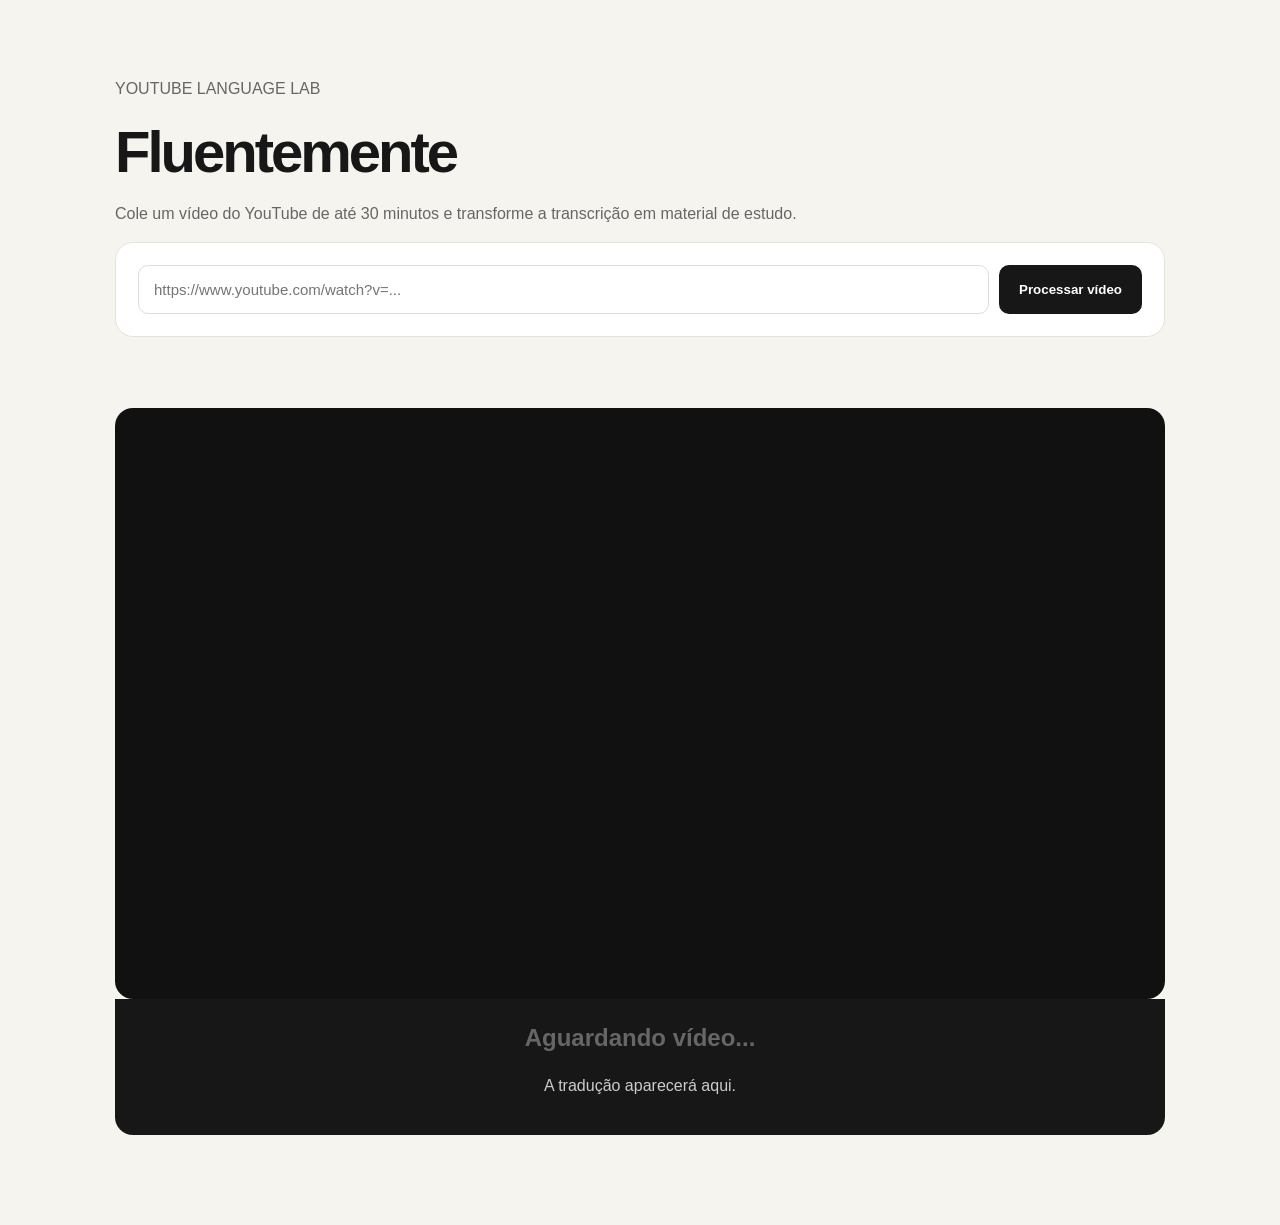
==== fluentemente_completo_mvp/frontend/index.html @ b5e0de6e "Add files via upload" ====
<!doctype html>
<html lang="pt-BR">
<head>
<meta charset="utf-8">
<meta name="viewport" content="width=device-width,initial-scale=1">
<title>Fluentemente</title>
<style>
body{font-family:Arial,sans-serif;background:#f5f4ef;color:#171717;margin:0}
main{max-width:1050px;margin:auto;padding:60px 20px}
h1{font-size:58px;letter-spacing:-3px;margin:0 0 10px}p{color:#666;line-height:1.6}
.box{background:white;padding:22px;border:1px solid #e5e2da;border-radius:18px;display:flex;gap:10px}
input{flex:1;padding:15px;border:1px solid #ddd;border-radius:10px;font-size:15px}
button{border:0;background:#171717;color:white;border-radius:10px;padding:15px 20px;font-weight:bold;cursor:pointer}
#status{min-height:25px}
#player{margin-top:30px;aspect-ratio:16/9;background:#111;border-radius:18px;overflow:hidden}
#player iframe{width:100%;height:100%;border:0}
.caption{background:#171717;color:white;text-align:center;padding:20px;border-radius:0 0 18px 18px}
.original{font-size:24px;font-weight:bold;margin:0}.translation{color:#ccc}
.cards{display:grid;grid-template-columns:repeat(3,1fr);gap:12px;margin-top:30px}
.card{background:white;border:1px solid #e5e2da;border-radius:15px;padding:18px;cursor:pointer}
.card:hover{transform:translateY(-2px)}
@media(max-width:700px){h1{font-size:42px}.box{flex-direction:column}.cards{grid-template-columns:1fr}}
</style>
</head>
<body>
<main>
<p>YOUTUBE LANGUAGE LAB</p>
<h1>Fluentemente</h1>
<p>Cole um vídeo do YouTube de até 30 minutos e transforme a transcrição em material de estudo.</p>

<div class="box">
<input id="url" placeholder="https://www.youtube.com/watch?v=...">
<button id="go">Processar vídeo</button>
</div>
<p id="status"></p>

<div id="player"></div>
<div class="caption">
<p class="original" id="original">Aguardando vídeo...</p>
<p class="translation" id="translation">A tradução aparecerá aqui.</p>
</div>

<div id="cards" class="cards"></div>
</main>
<script src="https://www.youtube.com/iframe_api"></script>
<script>
const API="http://127.0.0.1:8000";
let data=null,player=null,index=0;

function getId(url){
 try{
  const u=new URL(url);
  if(u.hostname.includes("youtu.be")) return u.pathname.slice(1).split("/")[0];
  if(u.hostname.includes("youtube.com")) return u.searchParams.get("v")||u.pathname.split("/").filter(Boolean).pop();
 }catch(e){}
 return null;
}
function onYouTubeIframeAPIReady(){}
function createPlayer(id){
 if(player){player.loadVideoById(id);return}
 player=new YT.Player("player",{videoId:id,playerVars:{rel:0,modestbranding:1}});
}
function showPhrase(i){
 if(!data||!data.phrases.length)return;
 index=i;
 const p=data.phrases[i];
 document.getElementById("original").textContent=p.original;
 document.getElementById("translation").textContent="Tradução será adicionada nesta etapa.";
 if(player&&player.seekTo)player.seekTo(p.start,true);
}
function render(){
 const cards=document.getElementById("cards");
 cards.innerHTML=data.phrases.map((p,i)=>`<div class="card"><b>${p.original}</b><p>${p.start.toFixed(1)}s</p></div>`).join("");
 [...cards.children].forEach((c,i)=>c.onclick=()=>showPhrase(i));
 showPhrase(0);
}
document.getElementById("go").onclick=async()=>{
 const url=document.getElementById("url").value.trim();
 document.getElementById("status").textContent="Processando transcrição...";
 try{
  const r=await fetch(API+"/api/video",{method:"POST",headers:{"Content-Type":"application/json"},body:JSON.stringify({url,source_language:"fr",target_language:"pt"})});
  const j=await r.json();
  if(!r.ok)throw new Error(j.detail||"Erro");
  data=j;
  createPlayer(j.video.id);
  render();
  document.getElementById("status").textContent=`Vídeo reconhecido. ${j.phrases.length} unidades de legenda encontradas.`;
 }catch(e){document.getElementById("status").textContent="Erro: "+e.message}
};
</script>
</body>
</html>
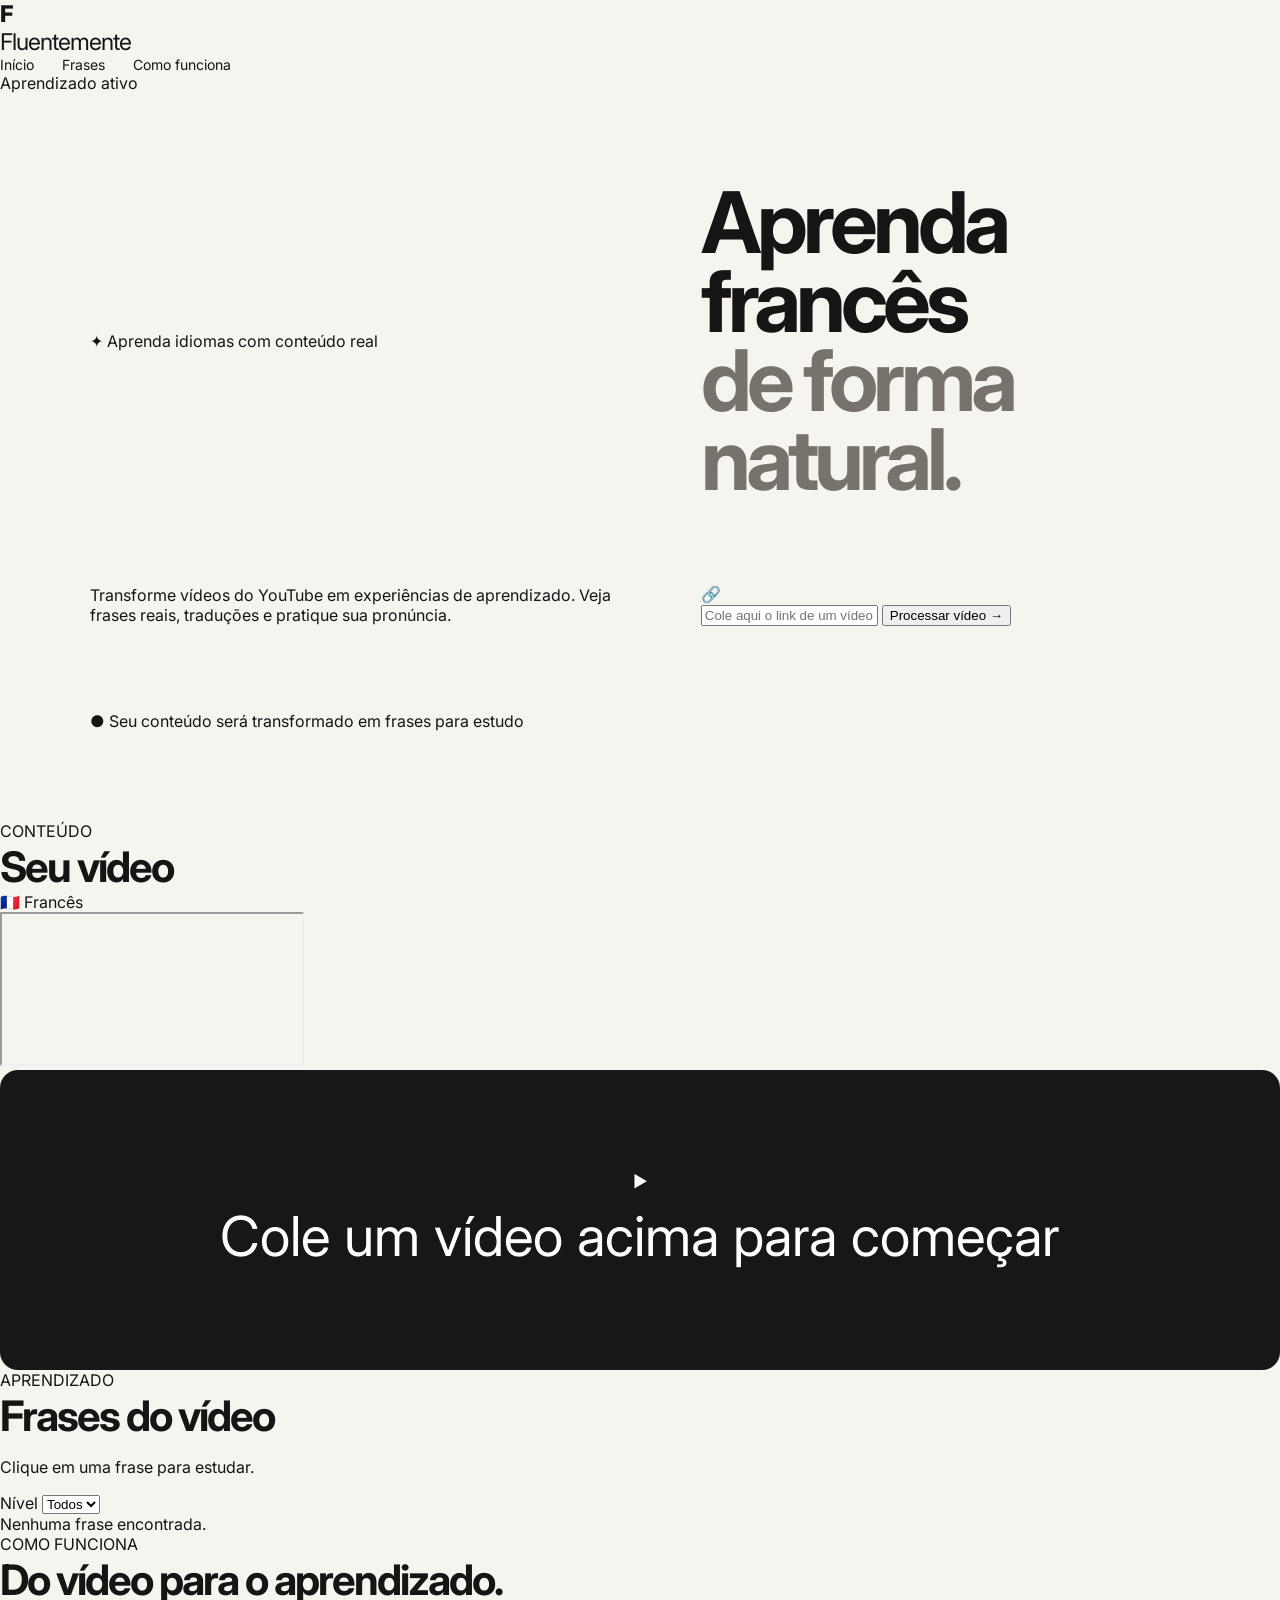
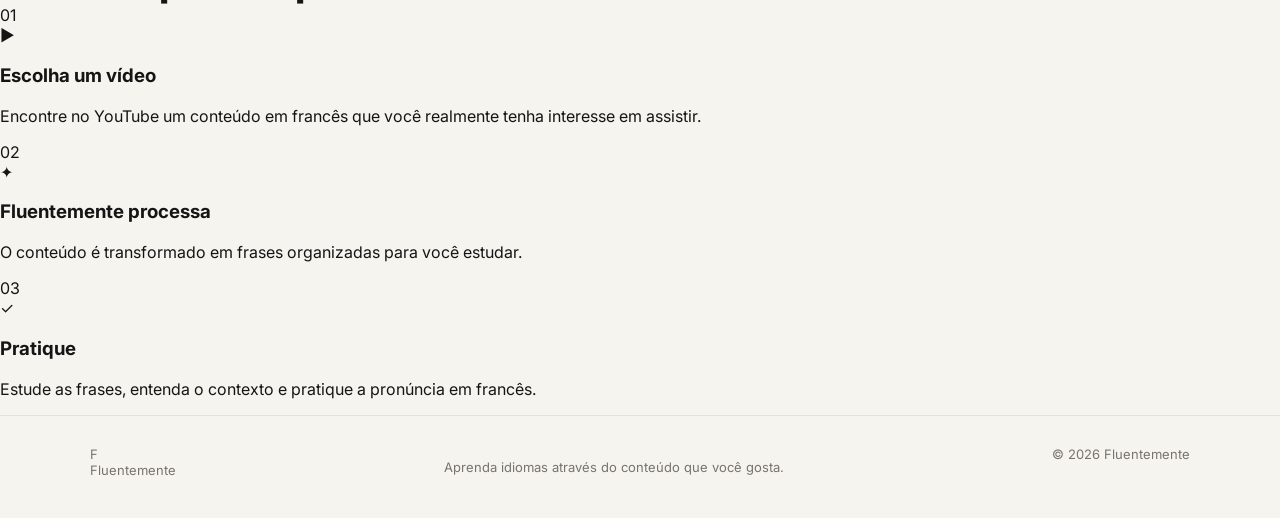
==== commit 386140c2: "Update index.html" ====
--- a/fluentemente_completo_mvp/frontend/index.html
+++ b/fluentemente_completo_mvp/frontend/index.html
@@ -1,92 +1,551 @@
-<!doctype html>
+<!DOCTYPE html>
 <html lang="pt-BR">
+
 <head>
-<meta charset="utf-8">
-<meta name="viewport" content="width=device-width,initial-scale=1">
-<title>Fluentemente</title>
-<style>
-body{font-family:Arial,sans-serif;background:#f5f4ef;color:#171717;margin:0}
-main{max-width:1050px;margin:auto;padding:60px 20px}
-h1{font-size:58px;letter-spacing:-3px;margin:0 0 10px}p{color:#666;line-height:1.6}
-.box{background:white;padding:22px;border:1px solid #e5e2da;border-radius:18px;display:flex;gap:10px}
-input{flex:1;padding:15px;border:1px solid #ddd;border-radius:10px;font-size:15px}
-button{border:0;background:#171717;color:white;border-radius:10px;padding:15px 20px;font-weight:bold;cursor:pointer}
-#status{min-height:25px}
-#player{margin-top:30px;aspect-ratio:16/9;background:#111;border-radius:18px;overflow:hidden}
-#player iframe{width:100%;height:100%;border:0}
-.caption{background:#171717;color:white;text-align:center;padding:20px;border-radius:0 0 18px 18px}
-.original{font-size:24px;font-weight:bold;margin:0}.translation{color:#ccc}
-.cards{display:grid;grid-template-columns:repeat(3,1fr);gap:12px;margin-top:30px}
-.card{background:white;border:1px solid #e5e2da;border-radius:15px;padding:18px;cursor:pointer}
-.card:hover{transform:translateY(-2px)}
-@media(max-width:700px){h1{font-size:42px}.box{flex-direction:column}.cards{grid-template-columns:1fr}}
-</style>
+  <meta charset="UTF-8">
+
+  <meta
+    name="viewport"
+    content="width=device-width, initial-scale=1.0"
+  >
+
+  <title>Fluentemente</title>
+
+  <link
+    rel="preconnect"
+    href="https://fonts.googleapis.com"
+  >
+
+  <link
+    rel="preconnect"
+    href="https://fonts.gstatic.com"
+    crossorigin
+  >
+
+  <link
+    href="https://fonts.googleapis.com/css2?family=Inter:wght@400;500;600;700;800&display=swap"
+    rel="stylesheet"
+  >
+
+  <link
+    rel="stylesheet"
+    href="style.css"
+  >
 </head>
+
 <body>
-<main>
-<p>YOUTUBE LANGUAGE LAB</p>
-<h1>Fluentemente</h1>
-<p>Cole um vídeo do YouTube de até 30 minutos e transforme a transcrição em material de estudo.</p>
-
-<div class="box">
-<input id="url" placeholder="https://www.youtube.com/watch?v=...">
-<button id="go">Processar vídeo</button>
-</div>
-<p id="status"></p>
-
-<div id="player"></div>
-<div class="caption">
-<p class="original" id="original">Aguardando vídeo...</p>
-<p class="translation" id="translation">A tradução aparecerá aqui.</p>
-</div>
-
-<div id="cards" class="cards"></div>
-</main>
-<script src="https://www.youtube.com/iframe_api"></script>
-<script>
-const API="http://127.0.0.1:8000";
-let data=null,player=null,index=0;
-
-function getId(url){
- try{
-  const u=new URL(url);
-  if(u.hostname.includes("youtu.be")) return u.pathname.slice(1).split("/")[0];
-  if(u.hostname.includes("youtube.com")) return u.searchParams.get("v")||u.pathname.split("/").filter(Boolean).pop();
- }catch(e){}
- return null;
-}
-function onYouTubeIframeAPIReady(){}
-function createPlayer(id){
- if(player){player.loadVideoById(id);return}
- player=new YT.Player("player",{videoId:id,playerVars:{rel:0,modestbranding:1}});
-}
-function showPhrase(i){
- if(!data||!data.phrases.length)return;
- index=i;
- const p=data.phrases[i];
- document.getElementById("original").textContent=p.original;
- document.getElementById("translation").textContent="Tradução será adicionada nesta etapa.";
- if(player&&player.seekTo)player.seekTo(p.start,true);
-}
-function render(){
- const cards=document.getElementById("cards");
- cards.innerHTML=data.phrases.map((p,i)=>`<div class="card"><b>${p.original}</b><p>${p.start.toFixed(1)}s</p></div>`).join("");
- [...cards.children].forEach((c,i)=>c.onclick=()=>showPhrase(i));
- showPhrase(0);
-}
-document.getElementById("go").onclick=async()=>{
- const url=document.getElementById("url").value.trim();
- document.getElementById("status").textContent="Processando transcrição...";
- try{
-  const r=await fetch(API+"/api/video",{method:"POST",headers:{"Content-Type":"application/json"},body:JSON.stringify({url,source_language:"fr",target_language:"pt"})});
-  const j=await r.json();
-  if(!r.ok)throw new Error(j.detail||"Erro");
-  data=j;
-  createPlayer(j.video.id);
-  render();
-  document.getElementById("status").textContent=`Vídeo reconhecido. ${j.phrases.length} unidades de legenda encontradas.`;
- }catch(e){document.getElementById("status").textContent="Erro: "+e.message}
-};
-</script>
+
+  <!-- =========================
+       BACKGROUND
+  ========================== -->
+
+  <div class="background-glow glow-one"></div>
+  <div class="background-glow glow-two"></div>
+
+
+  <!-- =========================
+       NAVBAR
+  ========================== -->
+
+  <header class="navbar">
+
+    <div class="logo">
+
+      <div class="logo-icon">
+        F
+      </div>
+
+      <span>
+        Fluentemente
+      </span>
+
+    </div>
+
+
+    <nav>
+
+      <a href="#inicio">
+        Início
+      </a>
+
+      <a href="#frases">
+        Frases
+      </a>
+
+      <a href="#como-funciona">
+        Como funciona
+      </a>
+
+    </nav>
+
+
+    <div class="nav-status">
+
+      <span class="status-dot"></span>
+
+      Aprendizado ativo
+
+    </div>
+
+  </header>
+
+
+
+  <!-- =========================
+       HERO
+  ========================== -->
+
+  <main>
+
+    <section
+      id="inicio"
+      class="hero"
+    >
+
+      <div class="hero-badge">
+
+        <span>✦</span>
+
+        Aprenda idiomas com conteúdo real
+
+      </div>
+
+
+      <h1>
+
+        Aprenda francês
+        <br>
+
+        <span>de forma natural.</span>
+
+      </h1>
+
+
+      <p class="hero-description">
+
+        Transforme vídeos do YouTube em experiências
+        de aprendizado. Veja frases reais, traduções
+        e pratique sua pronúncia.
+
+      </p>
+
+
+      <!-- =========================
+           VIDEO INPUT
+      ========================== -->
+
+      <div class="video-input">
+
+        <div class="url-icon">
+          🔗
+        </div>
+
+
+        <input
+          id="youtubeUrl"
+          type="url"
+          placeholder="Cole aqui o link de um vídeo do YouTube..."
+        >
+
+
+        <button
+          id="loadVideo"
+          type="button"
+        >
+
+          <span>
+            Processar vídeo
+          </span>
+
+          <strong>
+            →
+          </strong>
+
+        </button>
+
+      </div>
+
+
+      <div class="input-info">
+
+        <span>●</span>
+
+        Seu conteúdo será transformado em frases para estudo
+
+      </div>
+
+    </section>
+
+
+
+    <!-- =========================
+         PLAYER
+    ========================== -->
+
+    <section class="workspace">
+
+      <div class="workspace-header">
+
+        <div>
+
+          <span class="section-label">
+            CONTEÚDO
+          </span>
+
+          <h2>
+            Seu vídeo
+          </h2>
+
+        </div>
+
+
+        <div class="language-pill">
+
+          🇫🇷
+
+          Francês
+
+        </div>
+
+      </div>
+
+
+      <div class="video-container">
+
+        <iframe
+          id="youtubePlayer"
+          src=""
+          title="YouTube video player"
+          allow="accelerometer; autoplay; clipboard-write; encrypted-media; gyroscope; picture-in-picture"
+          allowfullscreen
+        ></iframe>
+
+
+        <div class="video-placeholder">
+
+          <div class="play-icon">
+            ▶
+          </div>
+
+          <span>
+            Cole um vídeo acima para começar
+          </span>
+
+        </div>
+
+      </div>
+
+    </section>
+
+
+
+    <!-- =========================
+         FRASES
+    ========================== -->
+
+    <section
+      id="frases"
+      class="phrases-section"
+    >
+
+      <div class="section-top">
+
+        <div>
+
+          <span class="section-label">
+            APRENDIZADO
+          </span>
+
+          <h2>
+            Frases do vídeo
+          </h2>
+
+          <p>
+            Clique em uma frase para estudar.
+          </p>
+
+        </div>
+
+
+        <div class="filter-container">
+
+          <label for="levelFilter">
+            Nível
+          </label>
+
+          <select id="levelFilter">
+
+            <option value="todos">
+              Todos
+            </option>
+
+            <option value="A1">
+              A1
+            </option>
+
+            <option value="A2">
+              A2
+            </option>
+
+            <option value="B1">
+              B1
+            </option>
+
+            <option value="B2">
+              B2
+            </option>
+
+            <option value="C1">
+              C1
+            </option>
+
+            <option value="C2">
+              C2
+            </option>
+
+          </select>
+
+        </div>
+
+      </div>
+
+
+      <!--
+        O SCRIPT.JS VAI PREENCHER ESTE ELEMENTO
+      -->
+
+      <div
+        id="phraseGrid"
+        class="phrase-grid"
+      >
+
+        <div class="empty-state">
+
+          <div class="empty-icon">
+            ✦
+          </div>
+
+          <h3>
+            Nenhuma frase ainda
+          </h3>
+
+          <p>
+            Cole um vídeo do YouTube acima para começar.
+          </p>
+
+        </div>
+
+      </div>
+
+    </section>
+
+
+
+    <!-- =========================
+         COMO FUNCIONA
+    ========================== -->
+
+    <section
+      id="como-funciona"
+      class="how-section"
+    >
+
+      <div class="section-heading">
+
+        <span class="section-label">
+          COMO FUNCIONA
+        </span>
+
+        <h2>
+          Do vídeo para o aprendizado.
+        </h2>
+
+      </div>
+
+
+      <div class="steps">
+
+        <article class="step-card">
+
+          <div class="step-number">
+            01
+          </div>
+
+          <div class="step-icon">
+            ▶
+          </div>
+
+          <h3>
+            Escolha um vídeo
+          </h3>
+
+          <p>
+            Encontre no YouTube um conteúdo em francês
+            que você realmente tenha interesse em assistir.
+          </p>
+
+        </article>
+
+
+        <article class="step-card featured">
+
+          <div class="step-number">
+            02
+          </div>
+
+          <div class="step-icon">
+            ✦
+          </div>
+
+          <h3>
+            Fluentemente processa
+          </h3>
+
+          <p>
+            O conteúdo é transformado em frases organizadas
+            para você estudar.
+          </p>
+
+        </article>
+
+
+        <article class="step-card">
+
+          <div class="step-number">
+            03
+          </div>
+
+          <div class="step-icon">
+            ✓
+          </div>
+
+          <h3>
+            Pratique
+          </h3>
+
+          <p>
+            Estude as frases, entenda o contexto e pratique
+            a pronúncia em francês.
+          </p>
+
+        </article>
+
+      </div>
+
+    </section>
+
+  </main>
+
+
+
+  <!-- =========================
+       MODAL
+  ========================== -->
+
+  <div
+    id="modal"
+    class="modal hidden"
+  >
+
+    <div class="modal-box">
+
+      <button
+        id="closeModal"
+        class="modal-close"
+      >
+        ×
+      </button>
+
+
+      <span
+        id="modalLevel"
+        class="modal-level"
+      >
+        A1 • FRANCÊS
+      </span>
+
+
+      <h2 id="modalPhrase">
+        Bonjour
+      </h2>
+
+
+      <div class="translation-box">
+
+        <span>
+          TRADUÇÃO
+        </span>
+
+        <p id="modalTranslation">
+          Tradução
+        </p>
+
+      </div>
+
+
+      <div class="explanation-box">
+
+        <span>
+          EXPLICAÇÃO
+        </span>
+
+        <p id="modalExplanation">
+          Explicação
+        </p>
+
+      </div>
+
+
+      <button
+        id="speakButton"
+        class="speak-button"
+      >
+
+        🔊
+
+        Ouvir pronúncia
+
+      </button>
+
+    </div>
+
+  </div>
+
+
+
+  <!-- =========================
+       FOOTER
+  ========================== -->
+
+  <footer>
+
+    <div class="footer-brand">
+
+      <div class="logo-icon">
+        F
+      </div>
+
+      <span>
+        Fluentemente
+      </span>
+
+    </div>
+
+
+    <p>
+      Aprenda idiomas através do conteúdo que você gosta.
+    </p>
+
+
+    <span class="copyright">
+      © 2026 Fluentemente
+    </span>
+
+  </footer>
+
+
+  <script src="script.js"></script>
+
 </body>
+
 </html>
--- a/fluentemente_completo_mvp/frontend/style.css
+++ b/fluentemente_completo_mvp/frontend/style.css
@@ -0,0 +1,26 @@
+*{box-sizing:border-box}
+:root{--bg:#f5f4ef;--card:#fff;--text:#151515;--muted:#77746d;--line:#e4e1d9;--soft:#ece9e0}
+html{scroll-behavior:smooth}
+body{margin:0;background:var(--bg);color:var(--text);font-family:Inter,Arial,sans-serif}
+.topbar{height:72px;padding:0 7%;display:flex;align-items:center;justify-content:space-between;border-bottom:1px solid var(--line);position:sticky;top:0;z-index:10;background:rgba(245,244,239,.92);backdrop-filter:blur(12px)}
+.logo{font-size:23px;font-weight:800;letter-spacing:-1px}.logo span,footer span span{font-weight:400}
+nav{display:flex;gap:28px}nav a{color:var(--text);text-decoration:none;font-size:14px}
+.hero{min-height:650px;padding:90px 7%;display:grid;grid-template-columns:1.05fr .95fr;gap:70px;align-items:center}
+.eyebrow{font-size:11px;letter-spacing:2px;font-weight:800;color:var(--muted);margin:0 0 12px}
+h1{font-size:clamp(50px,7vw,85px);line-height:.93;letter-spacing:-5px;margin:0}h1 span{color:#77736c}
+.lead{max-width:650px;color:var(--muted);line-height:1.7;font-size:17px;margin:28px 0}
+.search-box{display:flex;max-width:680px;background:#fff;border:1px solid var(--line);padding:7px;border-radius:16px;box-shadow:0 15px 45px rgba(0,0,0,.06)}
+.search-box input{flex:1;border:0;outline:0;padding:14px;font-size:15px;background:transparent}.search-box button,.button{border:0;border-radius:11px;background:#151515;color:#fff;padding:14px 19px;font-weight:800;cursor:pointer}
+.status{min-height:20px;font-size:13px;color:#555}.notice{font-size:12px;color:#999;max-width:650px;line-height:1.5}
+.demo-card{background:#fff;border:1px solid var(--line);border-radius:28px;padding:18px;box-shadow:0 25px 70px rgba(0,0,0,.07);transform:rotate(1deg)}
+.video-placeholder{height:300px;border-radius:18px;background:#171717;color:white;display:flex;flex-direction:column;align-items:center;justify-content:center;gap:12px}.video-placeholder span{font-size:55px}.video-placeholder small{letter-spacing:2px;color:#aaa}
+.demo-caption{text-align:center;padding:25px 10px 10px}.demo-caption strong,.demo-caption span{display:block}.demo-caption strong{font-size:22px}.demo-caption span{color:#777;margin-top:8px}
+.study{padding:80px 7%;background:#fff}.hidden{display:none}.section-head{display:flex;justify-content:space-between;align-items:end;gap:20px;margin-bottom:30px}h2{font-size:42px;letter-spacing:-2px;margin:0}.controls{display:flex;gap:10px}.controls select{padding:11px;border:1px solid var(--line);border-radius:10px;background:#fff}
+.study-layout{display:grid;grid-template-columns:1.6fr .7fr;gap:22px}.player{background:#111;aspect-ratio:16/9;border-radius:20px;overflow:hidden}.player iframe{width:100%;height:100%;border:0}
+.caption-panel{background:#151515;color:#fff;text-align:center;padding:22px;border-radius:0 0 18px 18px;margin-top:-3px}.original{font-size:24px;font-weight:800;margin:0}.translated{font-size:17px;color:#c7c7c7;margin:9px 0 0}.timeline{display:flex;justify-content:center;align-items:center;gap:25px;padding:15px}.timeline button{border:1px solid var(--line);background:#fff;border-radius:50%;width:38px;height:38px;cursor:pointer}
+.word-panel{border:1px solid var(--line);border-radius:20px;padding:28px;height:max-content}.word-panel h3{font-size:34px;margin:8px 0 20px}.meanings{display:flex;gap:8px;flex-wrap:wrap}.meaning{background:var(--soft);padding:8px 12px;border-radius:999px;font-size:13px;font-weight:700}.daily{background:var(--bg);border-radius:15px;padding:18px;margin:22px 0}.daily p{color:var(--muted);line-height:1.6;margin-bottom:0}.full{width:100%;margin-top:9px}.outline{background:#fff;color:#151515;border:1px solid var(--line)}
+.phrases{margin-top:80px}.compact{margin-bottom:20px}.phrase-grid{display:grid;grid-template-columns:repeat(3,1fr);gap:15px}.phrase-card{border:1px solid var(--line);border-radius:18px;padding:22px;cursor:pointer;transition:.2s;background:#fff}.phrase-card:hover{transform:translateY(-3px);box-shadow:0 12px 30px rgba(0,0,0,.06)}.phrase-card .fr{font-size:19px;font-weight:800}.phrase-card .pt{color:var(--muted);margin-top:8px}.badge{display:inline-block;margin-top:15px;background:var(--soft);border-radius:999px;padding:5px 8px;font-size:10px;font-weight:800}
+.how{padding:100px 7%;max-width:1200px}.features{display:grid;grid-template-columns:repeat(4,1fr);gap:15px;margin-top:30px}.features article{border:1px solid var(--line);border-radius:18px;padding:25px;background:#fff}.features b{color:#999}.features h3{margin-bottom:8px}.features p{color:var(--muted);line-height:1.5;font-size:14px}
+footer{padding:30px 7%;border-top:1px solid var(--line);display:flex;justify-content:space-between;color:var(--muted);font-size:13px}
+@media(max-width:850px){.hero,.study-layout{grid-template-columns:1fr}.phrase-grid,.features{grid-template-columns:1fr 1fr}.hero{padding-top:55px}.section-head{align-items:flex-start;flex-direction:column}.search-box{flex-direction:column}.controls{width:100%}.controls select{flex:1}}
+@media(max-width:550px){.phrase-grid,.features{grid-template-columns:1fr}nav{gap:12px}nav a{font-size:12px}h1{letter-spacing:-3px}.study,.hero,.how{padding-left:5%;padding-right:5%}}
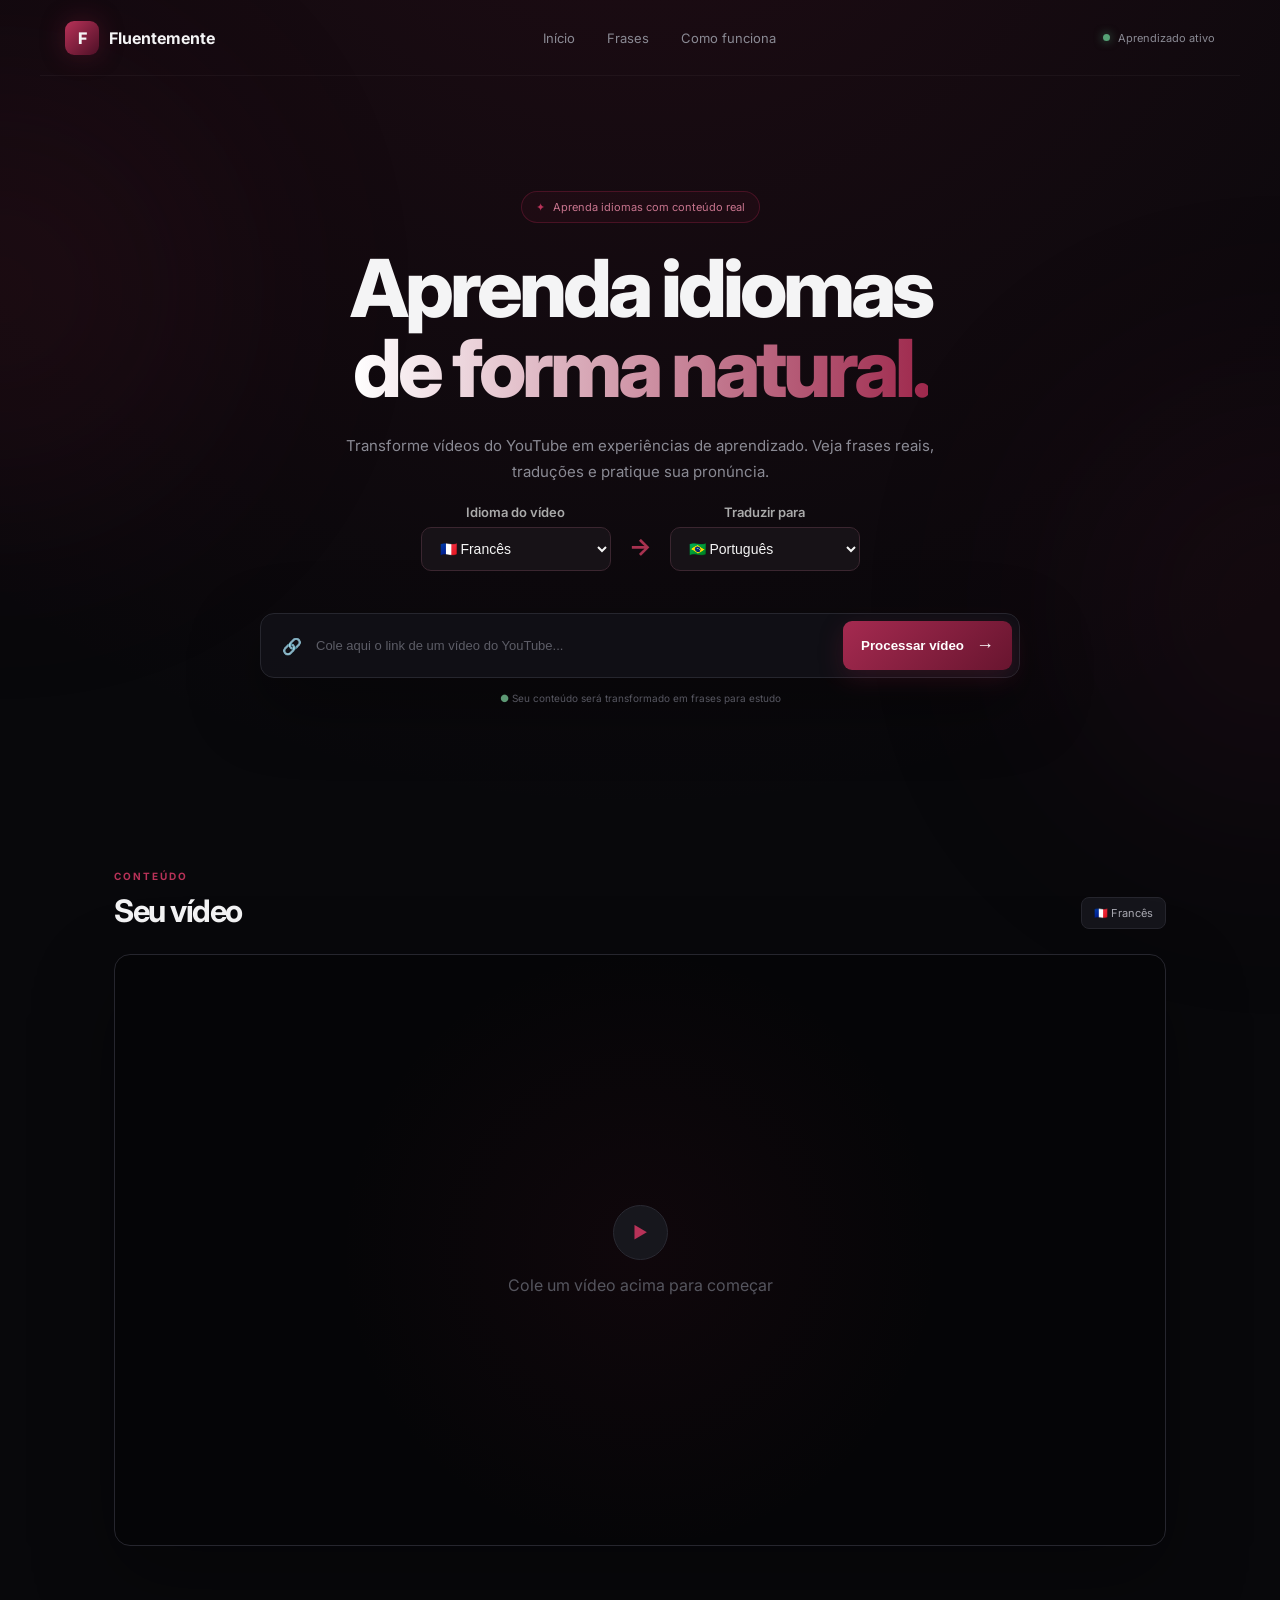
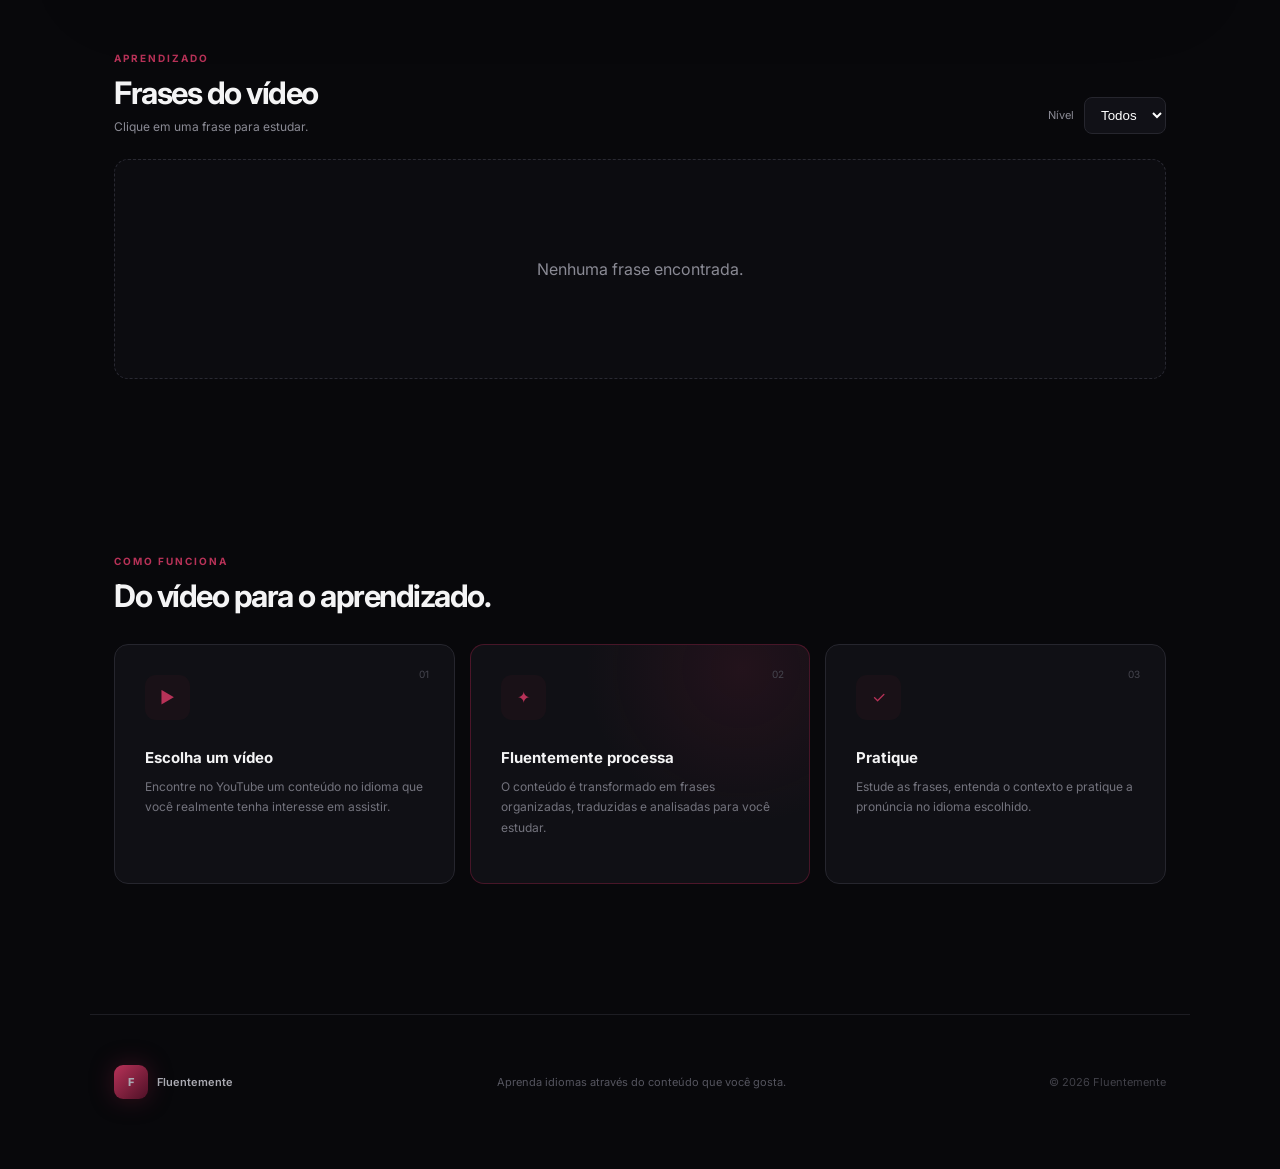
==== commit c0522e7d: "Update index.html" ====
--- a/fluentemente_completo_mvp/frontend/index.html
+++ b/fluentemente_completo_mvp/frontend/index.html
@@ -113,7 +113,7 @@
 
       <h1>
 
-        Aprenda francês
+        Aprenda idiomas
         <br>
 
         <span>de forma natural.</span>
@@ -128,6 +128,106 @@
         e pratique sua pronúncia.
 
       </p>
+
+
+      <!-- =========================
+           SELEÇÃO DE IDIOMAS
+      ========================== -->
+
+      <div class="language-selector">
+
+        <!-- IDIOMA DO VÍDEO -->
+
+        <div class="language-field">
+
+          <label for="sourceLanguage">
+            Idioma do vídeo
+          </label>
+
+          <select id="sourceLanguage">
+
+            <option value="fr">
+              🇫🇷 Francês
+            </option>
+
+            <option value="en">
+              🇺🇸 Inglês
+            </option>
+
+            <option value="de">
+              🇩🇪 Alemão
+            </option>
+
+            <option value="es">
+              🇪🇸 Espanhol
+            </option>
+
+            <option value="it">
+              🇮🇹 Italiano
+            </option>
+
+            <option value="sv">
+              🇸🇪 Sueco
+            </option>
+
+            <option value="ja">
+              🇯🇵 Japonês
+            </option>
+
+            <option value="zh">
+              🇨🇳 Chinês
+            </option>
+
+          </select>
+
+        </div>
+
+
+        <div class="language-arrow">
+          →
+        </div>
+
+
+        <!-- IDIOMA DA TRADUÇÃO -->
+
+        <div class="language-field">
+
+          <label for="targetLanguage">
+            Traduzir para
+          </label>
+
+          <select id="targetLanguage">
+
+            <option value="pt">
+              🇧🇷 Português
+            </option>
+
+            <option value="en">
+              🇺🇸 Inglês
+            </option>
+
+            <option value="fr">
+              🇫🇷 Francês
+            </option>
+
+            <option value="es">
+              🇪🇸 Espanhol
+            </option>
+
+            <option value="de">
+              🇩🇪 Alemão
+            </option>
+
+            <option value="it">
+              🇮🇹 Italiano
+            </option>
+
+          </select>
+
+        </div>
+
+      </div>
+
 
 
       <!-- =========================
@@ -199,7 +299,10 @@
         </div>
 
 
-        <div class="language-pill">
+        <div
+          class="language-pill"
+          id="languagePill"
+        >
 
           🇫🇷
 
@@ -310,10 +413,6 @@
       </div>
 
 
-      <!--
-        O SCRIPT.JS VAI PREENCHER ESTE ELEMENTO
-      -->
-
       <div
         id="phraseGrid"
         class="phrase-grid"
@@ -380,7 +479,7 @@
           </h3>
 
           <p>
-            Encontre no YouTube um conteúdo em francês
+            Encontre no YouTube um conteúdo no idioma
             que você realmente tenha interesse em assistir.
           </p>
 
@@ -402,8 +501,8 @@
           </h3>
 
           <p>
-            O conteúdo é transformado em frases organizadas
-            para você estudar.
+            O conteúdo é transformado em frases organizadas,
+            traduzidas e analisadas para você estudar.
           </p>
 
         </article>
@@ -425,7 +524,7 @@
 
           <p>
             Estude as frases, entenda o contexto e pratique
-            a pronúncia em francês.
+            a pronúncia no idioma escolhido.
           </p>
 
         </article>
--- a/fluentemente_completo_mvp/frontend/style.css
+++ b/fluentemente_completo_mvp/frontend/style.css
@@ -1,26 +1,1270 @@
-*{box-sizing:border-box}
-:root{--bg:#f5f4ef;--card:#fff;--text:#151515;--muted:#77746d;--line:#e4e1d9;--soft:#ece9e0}
-html{scroll-behavior:smooth}
-body{margin:0;background:var(--bg);color:var(--text);font-family:Inter,Arial,sans-serif}
-.topbar{height:72px;padding:0 7%;display:flex;align-items:center;justify-content:space-between;border-bottom:1px solid var(--line);position:sticky;top:0;z-index:10;background:rgba(245,244,239,.92);backdrop-filter:blur(12px)}
-.logo{font-size:23px;font-weight:800;letter-spacing:-1px}.logo span,footer span span{font-weight:400}
-nav{display:flex;gap:28px}nav a{color:var(--text);text-decoration:none;font-size:14px}
-.hero{min-height:650px;padding:90px 7%;display:grid;grid-template-columns:1.05fr .95fr;gap:70px;align-items:center}
-.eyebrow{font-size:11px;letter-spacing:2px;font-weight:800;color:var(--muted);margin:0 0 12px}
-h1{font-size:clamp(50px,7vw,85px);line-height:.93;letter-spacing:-5px;margin:0}h1 span{color:#77736c}
-.lead{max-width:650px;color:var(--muted);line-height:1.7;font-size:17px;margin:28px 0}
-.search-box{display:flex;max-width:680px;background:#fff;border:1px solid var(--line);padding:7px;border-radius:16px;box-shadow:0 15px 45px rgba(0,0,0,.06)}
-.search-box input{flex:1;border:0;outline:0;padding:14px;font-size:15px;background:transparent}.search-box button,.button{border:0;border-radius:11px;background:#151515;color:#fff;padding:14px 19px;font-weight:800;cursor:pointer}
-.status{min-height:20px;font-size:13px;color:#555}.notice{font-size:12px;color:#999;max-width:650px;line-height:1.5}
-.demo-card{background:#fff;border:1px solid var(--line);border-radius:28px;padding:18px;box-shadow:0 25px 70px rgba(0,0,0,.07);transform:rotate(1deg)}
-.video-placeholder{height:300px;border-radius:18px;background:#171717;color:white;display:flex;flex-direction:column;align-items:center;justify-content:center;gap:12px}.video-placeholder span{font-size:55px}.video-placeholder small{letter-spacing:2px;color:#aaa}
-.demo-caption{text-align:center;padding:25px 10px 10px}.demo-caption strong,.demo-caption span{display:block}.demo-caption strong{font-size:22px}.demo-caption span{color:#777;margin-top:8px}
-.study{padding:80px 7%;background:#fff}.hidden{display:none}.section-head{display:flex;justify-content:space-between;align-items:end;gap:20px;margin-bottom:30px}h2{font-size:42px;letter-spacing:-2px;margin:0}.controls{display:flex;gap:10px}.controls select{padding:11px;border:1px solid var(--line);border-radius:10px;background:#fff}
-.study-layout{display:grid;grid-template-columns:1.6fr .7fr;gap:22px}.player{background:#111;aspect-ratio:16/9;border-radius:20px;overflow:hidden}.player iframe{width:100%;height:100%;border:0}
-.caption-panel{background:#151515;color:#fff;text-align:center;padding:22px;border-radius:0 0 18px 18px;margin-top:-3px}.original{font-size:24px;font-weight:800;margin:0}.translated{font-size:17px;color:#c7c7c7;margin:9px 0 0}.timeline{display:flex;justify-content:center;align-items:center;gap:25px;padding:15px}.timeline button{border:1px solid var(--line);background:#fff;border-radius:50%;width:38px;height:38px;cursor:pointer}
-.word-panel{border:1px solid var(--line);border-radius:20px;padding:28px;height:max-content}.word-panel h3{font-size:34px;margin:8px 0 20px}.meanings{display:flex;gap:8px;flex-wrap:wrap}.meaning{background:var(--soft);padding:8px 12px;border-radius:999px;font-size:13px;font-weight:700}.daily{background:var(--bg);border-radius:15px;padding:18px;margin:22px 0}.daily p{color:var(--muted);line-height:1.6;margin-bottom:0}.full{width:100%;margin-top:9px}.outline{background:#fff;color:#151515;border:1px solid var(--line)}
-.phrases{margin-top:80px}.compact{margin-bottom:20px}.phrase-grid{display:grid;grid-template-columns:repeat(3,1fr);gap:15px}.phrase-card{border:1px solid var(--line);border-radius:18px;padding:22px;cursor:pointer;transition:.2s;background:#fff}.phrase-card:hover{transform:translateY(-3px);box-shadow:0 12px 30px rgba(0,0,0,.06)}.phrase-card .fr{font-size:19px;font-weight:800}.phrase-card .pt{color:var(--muted);margin-top:8px}.badge{display:inline-block;margin-top:15px;background:var(--soft);border-radius:999px;padding:5px 8px;font-size:10px;font-weight:800}
-.how{padding:100px 7%;max-width:1200px}.features{display:grid;grid-template-columns:repeat(4,1fr);gap:15px;margin-top:30px}.features article{border:1px solid var(--line);border-radius:18px;padding:25px;background:#fff}.features b{color:#999}.features h3{margin-bottom:8px}.features p{color:var(--muted);line-height:1.5;font-size:14px}
-footer{padding:30px 7%;border-top:1px solid var(--line);display:flex;justify-content:space-between;color:var(--muted);font-size:13px}
-@media(max-width:850px){.hero,.study-layout{grid-template-columns:1fr}.phrase-grid,.features{grid-template-columns:1fr 1fr}.hero{padding-top:55px}.section-head{align-items:flex-start;flex-direction:column}.search-box{flex-direction:column}.controls{width:100%}.controls select{flex:1}}
-@media(max-width:550px){.phrase-grid,.features{grid-template-columns:1fr}nav{gap:12px}nav a{font-size:12px}h1{letter-spacing:-3px}.study,.hero,.how{padding-left:5%;padding-right:5%}}
+* {
+  margin: 0;
+  padding: 0;
+  box-sizing: border-box;
+}
+
+:root {
+  --bg: #08080b;
+  --bg-soft: #0d0d12;
+  --card: #111117;
+  --card-hover: #15151c;
+
+  --wine: #8b1e3f;
+  --wine-light: #b83258;
+  --wine-dark: #4d1026;
+
+  --text: #f4f4f5;
+  --muted: #8a8a94;
+  --muted-dark: #5c5c66;
+
+  --border: #26262e;
+}
+
+html {
+  scroll-behavior: smooth;
+}
+
+body {
+  min-height: 100vh;
+
+  background:
+    radial-gradient(
+      circle at 50% -10%,
+      rgba(139, 30, 63, 0.18),
+      transparent 35%
+    ),
+    var(--bg);
+
+  color: var(--text);
+
+  font-family: "Inter", sans-serif;
+}
+
+
+/* =========================
+   BACKGROUND
+========================= */
+
+.background-glow {
+  position: fixed;
+
+  width: 400px;
+  height: 400px;
+
+  border-radius: 50%;
+
+  filter: blur(130px);
+
+  pointer-events: none;
+
+  opacity: 0.15;
+
+  z-index: -1;
+}
+
+.glow-one {
+  top: 10%;
+  left: -200px;
+
+  background: #8b1e3f;
+}
+
+.glow-two {
+  right: -200px;
+  top: 45%;
+
+  background: #6b1735;
+}
+
+
+/* =========================
+   NAVBAR
+========================= */
+
+.navbar {
+  height: 76px;
+
+  max-width: 1200px;
+
+  margin: auto;
+
+  padding: 0 25px;
+
+  display: flex;
+
+  align-items: center;
+
+  justify-content: space-between;
+
+  border-bottom: 1px solid rgba(255,255,255,0.04);
+}
+
+.logo {
+  display: flex;
+
+  align-items: center;
+
+  gap: 10px;
+
+  font-size: 16px;
+
+  font-weight: 700;
+}
+
+.logo-icon {
+  width: 34px;
+  height: 34px;
+
+  display: flex;
+
+  align-items: center;
+
+  justify-content: center;
+
+  border-radius: 9px;
+
+  background:
+    linear-gradient(
+      135deg,
+      var(--wine-light),
+      var(--wine-dark)
+    );
+
+  font-weight: 800;
+
+  box-shadow:
+    0 0 25px rgba(139,30,63,0.35);
+}
+
+.navbar nav {
+  display: flex;
+
+  gap: 32px;
+}
+
+.navbar nav a {
+  color: var(--muted);
+
+  text-decoration: none;
+
+  font-size: 13px;
+
+  transition: 0.2s;
+}
+
+.navbar nav a:hover {
+  color: white;
+}
+
+.nav-status {
+  display: flex;
+
+  align-items: center;
+
+  gap: 8px;
+
+  color: var(--muted);
+
+  font-size: 11px;
+}
+
+.status-dot {
+  width: 7px;
+  height: 7px;
+
+  background: #56a276;
+
+  border-radius: 50%;
+
+  box-shadow:
+    0 0 10px rgba(86,162,118,0.7);
+}
+
+
+/* =========================
+   HERO
+========================= */
+
+.hero {
+  max-width: 950px;
+
+  margin: auto;
+
+  padding:
+    115px 20px
+    90px;
+
+  text-align: center;
+}
+
+.hero-badge {
+  display: inline-flex;
+
+  align-items: center;
+
+  gap: 8px;
+
+  padding: 8px 14px;
+
+  border-radius: 100px;
+
+  border: 1px solid rgba(139,30,63,0.4);
+
+  background: rgba(139,30,63,0.08);
+
+  color: #c8758e;
+
+  font-size: 11px;
+
+  margin-bottom: 25px;
+}
+
+.hero-badge span {
+  color: var(--wine-light);
+}
+
+.hero h1 {
+  font-size: clamp(48px, 7vw, 80px);
+
+  line-height: 1;
+
+  letter-spacing: -4px;
+
+  font-weight: 800;
+
+  margin-bottom: 25px;
+}
+
+.hero h1 span {
+  background:
+    linear-gradient(
+      90deg,
+      #ffffff,
+      #9e284c
+    );
+
+  -webkit-background-clip: text;
+
+  color: transparent;
+}
+
+.hero-description {
+  max-width: 650px;
+
+  margin: auto;
+
+  color: var(--muted);
+
+  font-size: 15px;
+
+  line-height: 1.7;
+}
+
+
+/* =========================
+   INPUT
+========================= */
+
+.video-input {
+  max-width: 760px;
+
+  margin: 42px auto 14px;
+
+  padding: 7px;
+
+  display: flex;
+
+  align-items: center;
+
+  background: rgba(17,17,23,0.9);
+
+  border: 1px solid var(--border);
+
+  border-radius: 14px;
+
+  box-shadow:
+    0 25px 70px rgba(0,0,0,0.4);
+
+  transition: 0.25s;
+}
+
+.video-input:focus-within {
+  border-color: rgba(184,50,88,0.65);
+
+  box-shadow:
+    0 0 0 4px rgba(139,30,63,0.08),
+    0 25px 70px rgba(0,0,0,0.4);
+}
+
+.url-icon {
+  width: 48px;
+
+  color: var(--muted-dark);
+}
+
+.video-input input {
+  flex: 1;
+
+  min-width: 0;
+
+  background: transparent;
+
+  border: none;
+
+  outline: none;
+
+  color: white;
+
+  font-size: 13px;
+}
+
+.video-input input::placeholder {
+  color: #5d5d67;
+}
+
+.video-input button {
+  border: none;
+
+  background:
+    linear-gradient(
+      135deg,
+      #a52a50,
+      #68152f
+    );
+
+  color: white;
+
+  padding: 14px 18px;
+
+  border-radius: 9px;
+
+  font-weight: 600;
+
+  cursor: pointer;
+
+  display: flex;
+
+  gap: 12px;
+
+  align-items: center;
+
+  transition: 0.25s;
+
+  box-shadow:
+    0 8px 25px rgba(139,30,63,0.25);
+}
+
+.video-input button:hover {
+  transform: translateY(-2px);
+
+  box-shadow:
+    0 12px 35px rgba(139,30,63,0.4);
+}
+
+.video-input button strong {
+  font-size: 18px;
+}
+
+.input-info {
+  color: #575761;
+
+  font-size: 10px;
+}
+
+.input-info span {
+  color: #5d9975;
+}
+
+
+/* =========================
+   WORKSPACE
+========================= */
+
+.workspace,
+.phrases-section,
+.how-section {
+  max-width: 1100px;
+
+  margin: auto;
+
+  padding:
+    70px 24px;
+}
+
+.workspace-header,
+.section-top {
+  display: flex;
+
+  justify-content: space-between;
+
+  align-items: end;
+
+  margin-bottom: 25px;
+}
+
+.section-label {
+  color: var(--wine-light);
+
+  font-size: 10px;
+
+  font-weight: 700;
+
+  letter-spacing: 2px;
+}
+
+.workspace h2,
+.phrases-section h2,
+.how-section h2 {
+  font-size: 31px;
+
+  letter-spacing: -1.5px;
+
+  margin-top: 8px;
+}
+
+.language-pill {
+  padding: 8px 12px;
+
+  border-radius: 8px;
+
+  background: #15151b;
+
+  border: 1px solid var(--border);
+
+  color: #aaaab2;
+
+  font-size: 11px;
+}
+
+
+/* =========================
+   VIDEO
+========================= */
+
+.video-container {
+  position: relative;
+
+  width: 100%;
+
+  aspect-ratio: 16 / 9;
+
+  overflow: hidden;
+
+  border-radius: 16px;
+
+  border: 1px solid var(--border);
+
+  background: #050507;
+
+  box-shadow:
+    0 30px 80px rgba(0,0,0,0.35);
+}
+
+.video-container iframe {
+  width: 100%;
+  height: 100%;
+
+  border: none;
+
+  position: relative;
+
+  z-index: 2;
+}
+
+.video-placeholder {
+  position: absolute;
+
+  inset: 0;
+
+  display: flex;
+
+  flex-direction: column;
+
+  align-items: center;
+
+  justify-content: center;
+
+  gap: 15px;
+
+  color: #55555e;
+
+  background:
+    radial-gradient(
+      circle,
+      rgba(139,30,63,0.08),
+      transparent 50%
+    );
+}
+
+.play-icon {
+  width: 55px;
+  height: 55px;
+
+  display: flex;
+
+  align-items: center;
+
+  justify-content: center;
+
+  border-radius: 50%;
+
+  background: #17171d;
+
+  color: var(--wine-light);
+
+  border: 1px solid #292932;
+}
+
+
+/* =========================
+   FRASES
+========================= */
+
+.phrases-section {
+  padding-top: 30px;
+}
+
+.section-top p {
+  margin-top: 8px;
+
+  color: var(--muted);
+
+  font-size: 12px;
+}
+
+.filter-container {
+  display: flex;
+
+  align-items: center;
+
+  gap: 10px;
+}
+
+.filter-container label {
+  color: var(--muted);
+
+  font-size: 11px;
+}
+
+.filter-container select {
+  background: #111117;
+
+  color: white;
+
+  border: 1px solid var(--border);
+
+  border-radius: 8px;
+
+  padding: 9px 12px;
+
+  outline: none;
+
+  cursor: pointer;
+}
+
+
+/* =========================
+   PHRASE GRID
+========================= */
+
+.phrase-grid {
+  display: grid;
+
+  grid-template-columns:
+    repeat(3, 1fr);
+
+  gap: 14px;
+}
+
+.phrase-card {
+  position: relative;
+
+  padding: 24px;
+
+  min-height: 160px;
+
+  background: rgba(17,17,23,0.85);
+
+  border: 1px solid var(--border);
+
+  border-radius: 14px;
+
+  cursor: pointer;
+
+  transition: 0.25s;
+
+  overflow: hidden;
+}
+
+.phrase-card::before {
+  content: "";
+
+  position: absolute;
+
+  left: 0;
+  top: 0;
+
+  width: 2px;
+  height: 100%;
+
+  background: var(--wine);
+
+  opacity: 0;
+
+  transition: 0.25s;
+}
+
+.phrase-card:hover {
+  transform: translateY(-4px);
+
+  background: var(--card-hover);
+
+  border-color: #442331;
+
+  box-shadow:
+    0 15px 40px rgba(0,0,0,0.25);
+}
+
+.phrase-card:hover::before {
+  opacity: 1;
+}
+
+.fr {
+  color: white;
+
+  font-size: 15px;
+
+  font-weight: 600;
+
+  line-height: 1.6;
+
+  margin-bottom: 10px;
+}
+
+.pt {
+  color: #777780;
+
+  font-size: 12px;
+
+  line-height: 1.5;
+}
+
+.badge {
+  position: absolute;
+
+  top: 20px;
+
+  right: 20px;
+
+  padding: 5px 8px;
+
+  border-radius: 6px;
+
+  background: rgba(139,30,63,0.12);
+
+  border: 1px solid rgba(139,30,63,0.25);
+
+  color: #c45d7b;
+
+  font-size: 9px;
+
+  font-weight: 700;
+}
+
+
+/* =========================
+   EMPTY / LOADING / ERROR
+========================= */
+
+.empty-state,
+.loading,
+.error,
+.empty {
+  grid-column: 1 / -1;
+
+  min-height: 220px;
+
+  display: flex;
+
+  flex-direction: column;
+
+  align-items: center;
+
+  justify-content: center;
+
+  text-align: center;
+
+  color: var(--muted);
+
+  border: 1px dashed #292932;
+
+  border-radius: 14px;
+
+  background: rgba(17,17,23,0.5);
+}
+
+.empty-icon {
+  width: 48px;
+  height: 48px;
+
+  display: flex;
+
+  align-items: center;
+
+  justify-content: center;
+
+  border-radius: 12px;
+
+  background: #181219;
+
+  color: var(--wine-light);
+
+  margin-bottom: 15px;
+}
+
+.empty-state h3 {
+  color: #aaaab2;
+
+  font-size: 14px;
+
+  margin-bottom: 7px;
+}
+
+.empty-state p {
+  color: #5d5d66;
+
+  font-size: 11px;
+}
+
+.loading {
+  color: #b85b77;
+}
+
+.error {
+  color: #c85b6f;
+
+  border-color: rgba(200,91,111,0.25);
+}
+
+
+/* =========================
+   HOW IT WORKS
+========================= */
+
+.how-section {
+  padding-top: 100px;
+
+  padding-bottom: 130px;
+}
+
+.section-heading {
+  margin-bottom: 30px;
+}
+
+.steps {
+  display: grid;
+
+  grid-template-columns:
+    repeat(3, 1fr);
+
+  gap: 15px;
+}
+
+.step-card {
+  position: relative;
+
+  padding: 30px;
+
+  min-height: 240px;
+
+  border-radius: 14px;
+
+  border: 1px solid var(--border);
+
+  background: #101015;
+
+  overflow: hidden;
+}
+
+.step-card.featured {
+  border-color: rgba(139,30,63,0.45);
+
+  background:
+    radial-gradient(
+      circle at 80% 10%,
+      rgba(139,30,63,0.15),
+      transparent 45%
+    ),
+    #101015;
+}
+
+.step-number {
+  position: absolute;
+
+  right: 25px;
+
+  top: 23px;
+
+  color: #45454e;
+
+  font-size: 10px;
+}
+
+.step-icon {
+  width: 45px;
+  height: 45px;
+
+  display: flex;
+
+  align-items: center;
+
+  justify-content: center;
+
+  border-radius: 11px;
+
+  background: #191117;
+
+  color: var(--wine-light);
+
+  margin-bottom: 28px;
+}
+
+.step-card h3 {
+  font-size: 15px;
+
+  margin-bottom: 10px;
+}
+
+.step-card p {
+  color: #73737d;
+
+  font-size: 12px;
+
+  line-height: 1.7;
+}
+
+
+/* =========================
+   MODAL
+========================= */
+
+.modal {
+  position: fixed;
+
+  inset: 0;
+
+  z-index: 100;
+
+  display: flex;
+
+  align-items: center;
+
+  justify-content: center;
+
+  padding: 20px;
+
+  background: rgba(0,0,0,0.78);
+
+  backdrop-filter: blur(10px);
+}
+
+.modal.hidden {
+  display: none;
+}
+
+.modal-box {
+  position: relative;
+
+  width: 100%;
+
+  max-width: 580px;
+
+  padding: 35px;
+
+  border-radius: 18px;
+
+  background:
+    radial-gradient(
+      circle at 90% 0%,
+      rgba(139,30,63,0.15),
+      transparent 40%
+    ),
+    #111117;
+
+  border: 1px solid #33333b;
+
+  box-shadow:
+    0 30px 100px rgba(0,0,0,0.6);
+}
+
+.modal-close {
+  position: absolute;
+
+  top: 18px;
+  right: 20px;
+
+  border: none;
+
+  background: transparent;
+
+  color: #777780;
+
+  font-size: 25px;
+
+  cursor: pointer;
+}
+
+.modal-close:hover {
+  color: white;
+}
+
+.modal-level {
+  color: var(--wine-light);
+
+  font-size: 10px;
+
+  font-weight: 700;
+
+  letter-spacing: 1.5px;
+}
+
+.modal-box h2 {
+  margin-top: 18px;
+
+  font-size: 27px;
+
+  line-height: 1.4;
+}
+
+.translation-box,
+.explanation-box {
+  margin-top: 25px;
+
+  padding: 18px;
+
+  border-radius: 11px;
+
+  background: #18181e;
+
+  border: 1px solid #27272f;
+}
+
+.translation-box span,
+.explanation-box span {
+  color: #666670;
+
+  font-size: 9px;
+
+  letter-spacing: 1.5px;
+
+  font-weight: 700;
+}
+
+.translation-box p,
+.explanation-box p {
+  margin-top: 8px;
+
+  color: #b4b4bd;
+
+  font-size: 13px;
+
+  line-height: 1.6;
+}
+
+.speak-button {
+  width: 100%;
+
+  margin-top: 20px;
+
+  padding: 13px;
+
+  border-radius: 9px;
+
+  border: 1px solid rgba(139,30,63,0.4);
+
+  background: rgba(139,30,63,0.12);
+
+  color: #d06b87;
+
+  cursor: pointer;
+
+  font-weight: 600;
+
+  transition: 0.2s;
+}
+
+.speak-button:hover {
+  background: rgba(139,30,63,0.2);
+}
+
+
+/* =========================
+   FOOTER
+========================= */
+
+footer {
+  max-width: 1100px;
+
+  margin: auto;
+
+  padding:
+    50px 24px
+    70px;
+
+  border-top: 1px solid #1d1d23;
+
+  display: flex;
+
+  align-items: center;
+
+  justify-content: space-between;
+
+  color: #55555f;
+
+  font-size: 11px;
+}
+
+.footer-brand {
+  display: flex;
+
+  align-items: center;
+
+  gap: 9px;
+
+  color: #aaaab2;
+
+  font-weight: 600;
+}
+
+.copyright {
+  color: #414149;
+}
+
+
+/* =========================
+   MOBILE
+========================= */
+
+@media (max-width: 750px) {
+
+  .navbar {
+    padding: 0 18px;
+  }
+
+  .navbar nav {
+    display: none;
+  }
+
+  .nav-status {
+    display: none;
+  }
+
+  .hero {
+    padding:
+      80px 18px
+      70px;
+  }
+
+  .hero h1 {
+    font-size: 48px;
+
+    letter-spacing: -2.5px;
+  }
+
+  .hero-description {
+    font-size: 13px;
+  }
+
+  .video-input {
+    flex-direction: column;
+
+    align-items: stretch;
+
+    padding: 8px;
+  }
+
+  .url-icon {
+    display: none;
+  }
+
+  .video-input input {
+    padding: 14px;
+  }
+
+  .video-input button {
+    justify-content: center;
+  }
+
+  .workspace,
+  .phrases-section,
+  .how-section {
+    padding-left: 18px;
+    padding-right: 18px;
+  }
+
+  .workspace-header,
+  .section-top {
+    align-items: flex-start;
+
+    flex-direction: column;
+
+    gap: 18px;
+  }
+
+  .phrase-grid,
+  .steps {
+    grid-template-columns: 1fr;
+  }
+
+  footer {
+    flex-direction: column;
+
+    gap: 18px;
+
+    text-align: center;
+  }
+
+}
+
+/* =========================================
+   SELETOR DE IDIOMAS
+========================================= */
+
+.language-selector {
+    display: flex;
+    align-items: end;
+    justify-content: center;
+    gap: 18px;
+    margin: 20px 0;
+    flex-wrap: wrap;
+}
+
+.language-field {
+    display: flex;
+    flex-direction: column;
+    gap: 7px;
+    min-width: 190px;
+}
+
+.language-field label {
+    color: #aaa;
+    font-size: 13px;
+    font-weight: 600;
+}
+
+.language-field select {
+    width: 100%;
+    padding: 12px 14px;
+    border-radius: 10px;
+
+    background: #171217;
+    color: #f4f4f4;
+
+    border: 1px solid #3b2630;
+
+    outline: none;
+
+    font-size: 14px;
+
+    cursor: pointer;
+
+    transition:
+        border-color 0.2s ease,
+        box-shadow 0.2s ease;
+}
+
+.language-field select:hover {
+    border-color: #7f263d;
+}
+
+.language-field select:focus {
+    border-color: #9e304d;
+
+    box-shadow:
+        0 0 0 3px
+        rgba(158, 48, 77, 0.15);
+}
+
+.language-arrow {
+    color: #a83250;
+    font-size: 24px;
+    font-weight: bold;
+    padding-bottom: 10px;
+}
+
+
+/* =========================================
+   PEQUENA IDENTIFICAÇÃO DO IDIOMA
+========================================= */
+
+.language-label {
+    display: block;
+
+    margin-top: 10px;
+
+    color: #8f7c84;
+
+    font-size: 11px;
+
+    text-transform: uppercase;
+
+    letter-spacing: 0.08em;
+}
+
+
+/* =========================================
+   LOADING
+========================================= */
+
+.loading {
+    padding: 40px;
+
+    text-align: center;
+
+    color: #d8d0d3;
+}
+
+.loading strong {
+    display: block;
+
+    margin-bottom: 8px;
+
+    color: #ffffff;
+
+    font-size: 16px;
+}
+
+.loading span {
+    color: #8f858a;
+
+    font-size: 13px;
+}
+
+
+/* =========================================
+   ERRO
+========================================= */
+
+.error {
+    padding: 25px;
+
+    border-radius: 12px;
+
+    background: rgba(
+        120,
+        25,
+        45,
+        0.12
+    );
+
+    border: 1px solid
+        rgba(
+            158,
+            48,
+            77,
+            0.35
+        );
+
+    color: #e5cdd3;
+}
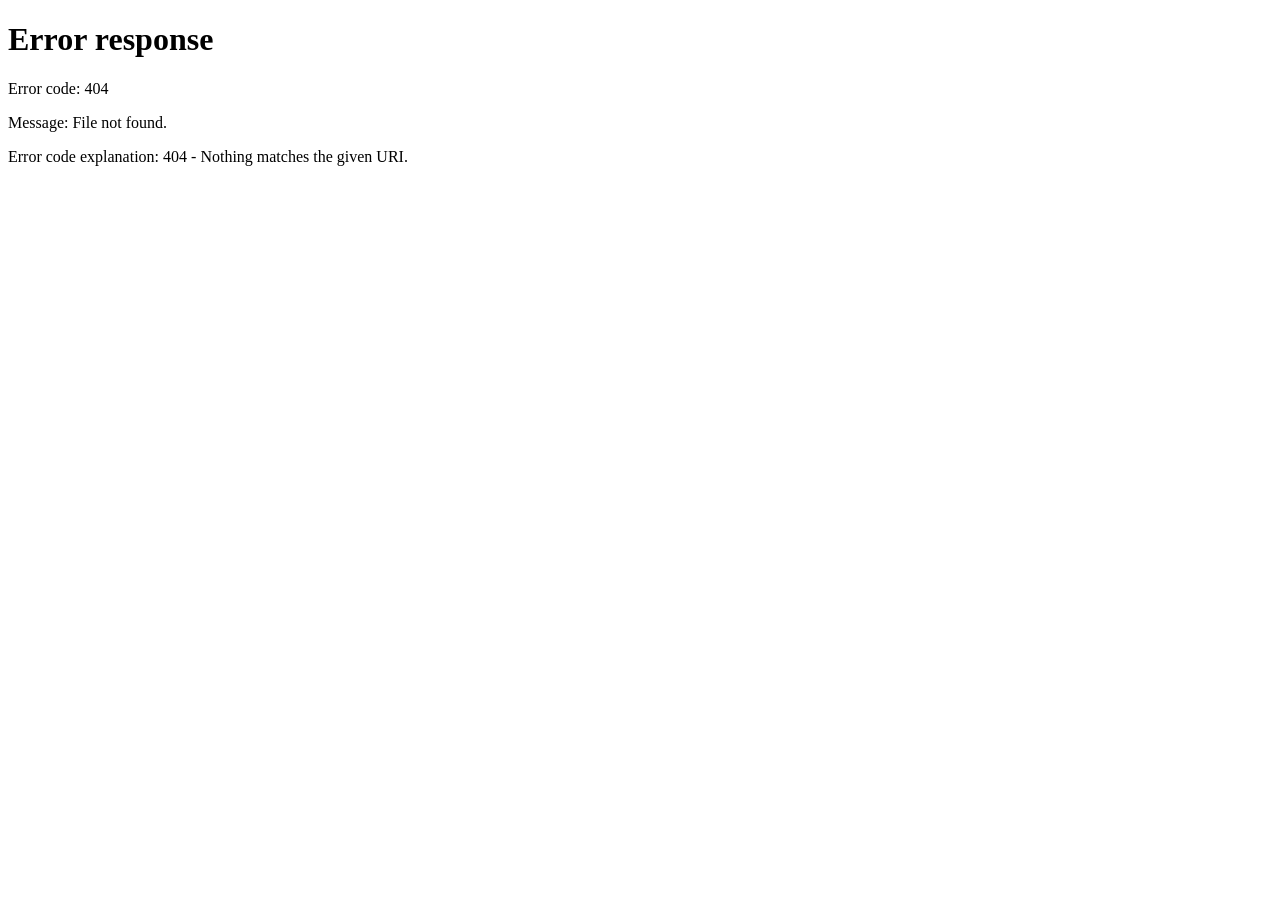
==== commit d7aa7340: "Implement login protection with token check Added a script to check for login token and redirect if " ====
--- a/fluentemente_completo_mvp/frontend/index.html
+++ b/fluentemente_completo_mvp/frontend/index.html
@@ -11,6 +11,28 @@
 
   <title>Fluentemente</title>
 
+  <!-- PROTEÇÃO DE LOGIN -->
+
+  <script>
+
+    const token =
+      localStorage.getItem(
+        "fluentemente_token"
+      );
+
+
+    if (!token) {
+
+      window.location.replace(
+        "/login.html"
+      );
+
+    }
+
+  </script>
+
+</head>
+  
   <link
     rel="preconnect"
     href="https://fonts.googleapis.com"
